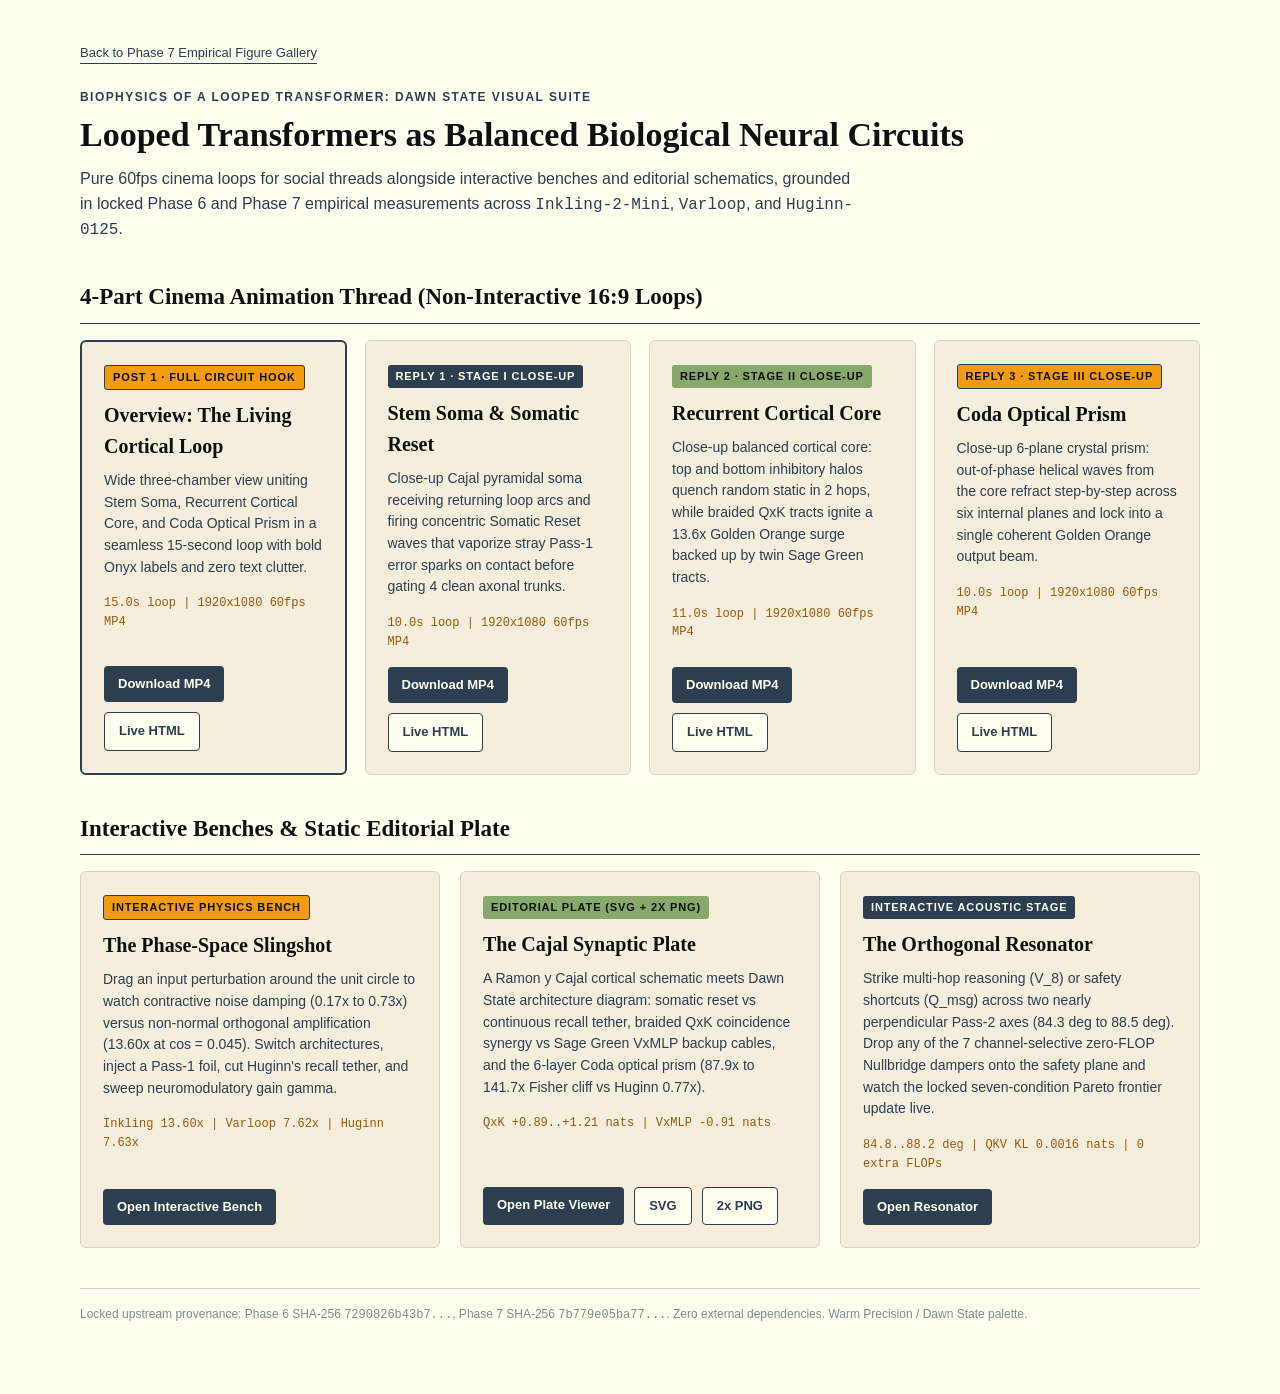
==== figures/phase7_biophysics/explainers/index.html @ 8b445ecb "Rewrite Part 5 Folio manuscript in Matt West voice and integrate Cajal synaptic plate" ====
<!doctype html>
<html lang="en">
<head>
  <meta charset="utf-8">
  <meta name="viewport" content="width=device-width, initial-scale=1">
  <title>Biophysics of a Looped Transformer: Visual Explainers & Thread Suite</title>
  <style>
    :root {
      --canvas: #FFFFF0;
      --well: #F5EEDC;
      --ink: #0F0F0F;
      --slate: #2C3E50;
      --mist: #808B90;
      --sage: #87A96B;
      --sage-text: #5F7F4A;
      --amber: #F39C12;
      --amber-text: #96590A;
      --rule: #D9D2C0;
    }
    * { box-sizing: border-box; }
    body {
      margin: 0;
      padding: 40px 24px 72px;
      background: var(--canvas);
      color: var(--ink);
      font-family: -apple-system, BlinkMacSystemFont, "Segoe UI", Roboto, Helvetica, Arial, sans-serif;
      line-height: 1.55;
    }
    .wrap { max-width: 1120px; margin: 0 auto; }
    .eyebrow {
      font-size: 12px;
      letter-spacing: 0.12em;
      text-transform: uppercase;
      color: var(--slate);
      font-weight: 700;
      margin-bottom: 8px;
    }
    h1 {
      margin: 0 0 12px;
      font-family: Georgia, "Times New Roman", serif;
      font-size: 34px;
      line-height: 1.18;
      color: var(--ink);
    }
    .section-head {
      margin: 36px 0 16px;
      padding-bottom: 8px;
      border-bottom: 1.5px solid var(--slate);
      font-family: Georgia, "Times New Roman", serif;
      font-size: 23px;
      color: var(--ink);
    }
    .lede {
      max-width: 780px;
      font-size: 16px;
      color: var(--slate);
      margin: 0 0 24px;
    }
    .nav-back {
      display: inline-block;
      margin-bottom: 24px;
      font-size: 13px;
      color: var(--slate);
      text-decoration: none;
      border-bottom: 1px solid var(--slate);
    }
    .grid {
      display: grid;
      grid-template-columns: repeat(auto-fit, minmax(250px, 1fr));
      gap: 18px;
    }
    .grid-wide {
      display: grid;
      grid-template-columns: repeat(auto-fit, minmax(320px, 1fr));
      gap: 20px;
    }
    .card {
      background: var(--well);
      border: 1px solid var(--rule);
      border-radius: 6px;
      padding: 22px;
      display: flex;
      flex-direction: column;
      justify-content: space-between;
    }
    .card.focal {
      border: 2px solid var(--slate);
    }
    .tag {
      display: inline-block;
      font-size: 11px;
      font-weight: 700;
      letter-spacing: 0.08em;
      text-transform: uppercase;
      padding: 3px 8px;
      border-radius: 3px;
      margin-bottom: 10px;
      width: fit-content;
    }
    .tag-amber {
      background: var(--amber);
      color: var(--ink);
      border: 1.5px solid var(--slate);
    }
    .tag-slate {
      background: var(--slate);
      color: var(--canvas);
    }
    .tag-sage {
      background: var(--sage);
      color: var(--ink);
    }
    h2 {
      margin: 0 0 8px;
      font-family: Georgia, "Times New Roman", serif;
      font-size: 20px;
      color: var(--ink);
    }
    p {
      margin: 0 0 16px;
      font-size: 14px;
      color: var(--slate);
    }
    .stats {
      font-family: ui-monospace, SFMono-Regular, Menlo, Monaco, Consolas, monospace;
      font-size: 12px;
      color: var(--amber-text);
      margin-bottom: 16px;
    }
    .actions {
      display: flex;
      flex-wrap: wrap;
      gap: 10px;
    }
    .btn {
      display: inline-block;
      padding: 8px 14px;
      border-radius: 4px;
      font-size: 13px;
      font-weight: 600;
      text-decoration: none;
      background: var(--slate);
      color: var(--canvas);
    }
    .btn-outline {
      background: var(--canvas);
      color: var(--slate);
      border: 1.5px solid var(--slate);
    }
    footer {
      margin-top: 40px;
      padding-top: 16px;
      border-top: 1px solid var(--rule);
      font-size: 12px;
      color: var(--mist);
    }
  </style>
</head>
<body>
  <div class="wrap">
    <a class="nav-back" href="../index.html">Back to Phase 7 Empirical Figure Gallery</a>
    <div class="eyebrow">Biophysics of a Looped Transformer: Dawn State Visual Suite</div>
    <h1>Looped Transformers as Balanced Biological Neural Circuits</h1>
    <p class="lede">
      Pure 60fps cinema loops for social threads alongside interactive benches and editorial schematics, grounded in
      locked Phase 6 and Phase 7 empirical measurements across <code>Inkling-2-Mini</code>, <code>Varloop</code>, and
      <code>Huginn-0125</code>.
    </p>

    <h2 class="section-head">4-Part Cinema Animation Thread (Non-Interactive 16:9 Loops)</h2>
    <div class="grid">
      <article class="card focal">
        <div>
          <span class="tag tag-amber">Post 1 · Full Circuit Hook</span>
          <h2>Overview: The Living Cortical Loop</h2>
          <p>
            Wide three-chamber view uniting Stem Soma, Recurrent Cortical Core, and Coda Optical Prism in a seamless
            15-second loop with bold Onyx labels and zero text clutter.
          </p>
          <div class="stats">15.0s loop | 1920x1080 60fps MP4</div>
        </div>
        <div class="actions">
          <a class="btn" href="videos/post1_living_cortical_loop.mp4" download>Download MP4</a>
          <a class="btn btn-outline" href="living_cortical_loop.html">Live HTML</a>
        </div>
      </article>

      <article class="card">
        <div>
          <span class="tag tag-slate">Reply 1 · Stage I Close-Up</span>
          <h2>Stem Soma &amp; Somatic Reset</h2>
          <p>
            Close-up Cajal pyramidal soma receiving returning loop arcs and firing concentric Somatic Reset waves that
            vaporize stray Pass-1 error sparks on contact before gating 4 clean axonal trunks.
          </p>
          <div class="stats">10.0s loop | 1920x1080 60fps MP4</div>
        </div>
        <div class="actions">
          <a class="btn" href="videos/reply1_stem_soma.mp4" download>Download MP4</a>
          <a class="btn btn-outline" href="reply1_stem_soma.html">Live HTML</a>
        </div>
      </article>

      <article class="card">
        <div>
          <span class="tag tag-sage">Reply 2 · Stage II Close-Up</span>
          <h2>Recurrent Cortical Core</h2>
          <p>
            Close-up balanced cortical core: top and bottom inhibitory halos quench random static in 2 hops, while
            braided QxK tracts ignite a 13.6x Golden Orange surge backed up by twin Sage Green tracts.
          </p>
          <div class="stats">11.0s loop | 1920x1080 60fps MP4</div>
        </div>
        <div class="actions">
          <a class="btn" href="videos/reply2_cortical_core.mp4" download>Download MP4</a>
          <a class="btn btn-outline" href="reply2_cortical_core.html">Live HTML</a>
        </div>
      </article>

      <article class="card">
        <div>
          <span class="tag tag-amber">Reply 3 · Stage III Close-Up</span>
          <h2>Coda Optical Prism</h2>
          <p>
            Close-up 6-plane crystal prism: out-of-phase helical waves from the core refract step-by-step across six
            internal planes and lock into a single coherent Golden Orange output beam.
          </p>
          <div class="stats">10.0s loop | 1920x1080 60fps MP4</div>
        </div>
        <div class="actions">
          <a class="btn" href="videos/reply3_coda_prism.mp4" download>Download MP4</a>
          <a class="btn btn-outline" href="reply3_coda_prism.html">Live HTML</a>
        </div>
      </article>
    </div>

    <h2 class="section-head">Interactive Benches &amp; Static Editorial Plate</h2>
    <div class="grid-wide">
      <article class="card">
        <div>
          <span class="tag tag-amber">Interactive Physics Bench</span>
          <h2>The Phase-Space Slingshot</h2>
          <p>
            Drag an input perturbation around the unit circle to watch contractive noise damping (0.17x to 0.73x)
            versus non-normal orthogonal amplification (13.60x at cos = 0.045). Switch architectures, inject a Pass-1
            foil, cut Huginn's recall tether, and sweep neuromodulatory gain gamma.
          </p>
          <div class="stats">Inkling 13.60x | Varloop 7.62x | Huginn 7.63x</div>
        </div>
        <div class="actions">
          <a class="btn" href="phase_space_slingshot.html">Open Interactive Bench</a>
        </div>
      </article>

      <article class="card">
        <div>
          <span class="tag tag-sage">Editorial Plate (SVG + 2x PNG)</span>
          <h2>The Cajal Synaptic Plate</h2>
          <p>
            A Ramon y Cajal cortical schematic meets Dawn State architecture diagram: somatic reset vs continuous
            recall tether, braided QxK coincidence synergy vs Sage Green VxMLP backup cables, and the 6-layer Coda
            optical prism (87.9x to 141.7x Fisher cliff vs Huginn 0.77x).
          </p>
          <div class="stats">QxK +0.89..+1.21 nats | VxMLP -0.91 nats</div>
        </div>
        <div class="actions">
          <a class="btn" href="cajal_synaptic_plate.html">Open Plate Viewer</a>
          <a class="btn btn-outline" href="cajal_synaptic_plate.svg">SVG</a>
          <a class="btn btn-outline" href="cajal_synaptic_plate.png">2x PNG</a>
        </div>
      </article>

      <article class="card">
        <div>
          <span class="tag tag-slate">Interactive Acoustic Stage</span>
          <h2>The Orthogonal Resonator</h2>
          <p>
            Strike multi-hop reasoning (V_8) or safety shortcuts (Q_msg) across two nearly perpendicular Pass-2 axes
            (84.3 deg to 88.5 deg). Drop any of the 7 channel-selective zero-FLOP Nullbridge dampers onto the safety
            plane and watch the locked seven-condition Pareto frontier update live.
          </p>
          <div class="stats">84.8..88.2 deg | QKV KL 0.0016 nats | 0 extra FLOPs</div>
        </div>
        <div class="actions">
          <a class="btn" href="orthogonal_resonator.html">Open Resonator</a>
        </div>
      </article>
    </div>

    <footer>
      Locked upstream provenance: Phase 6 SHA-256 <code>7290826b43b7...</code>, Phase 7 SHA-256 <code>7b779e05ba77...</code>.
      Zero external dependencies. Warm Precision / Dawn State palette.
    </footer>
  </div>
</body>
</html>
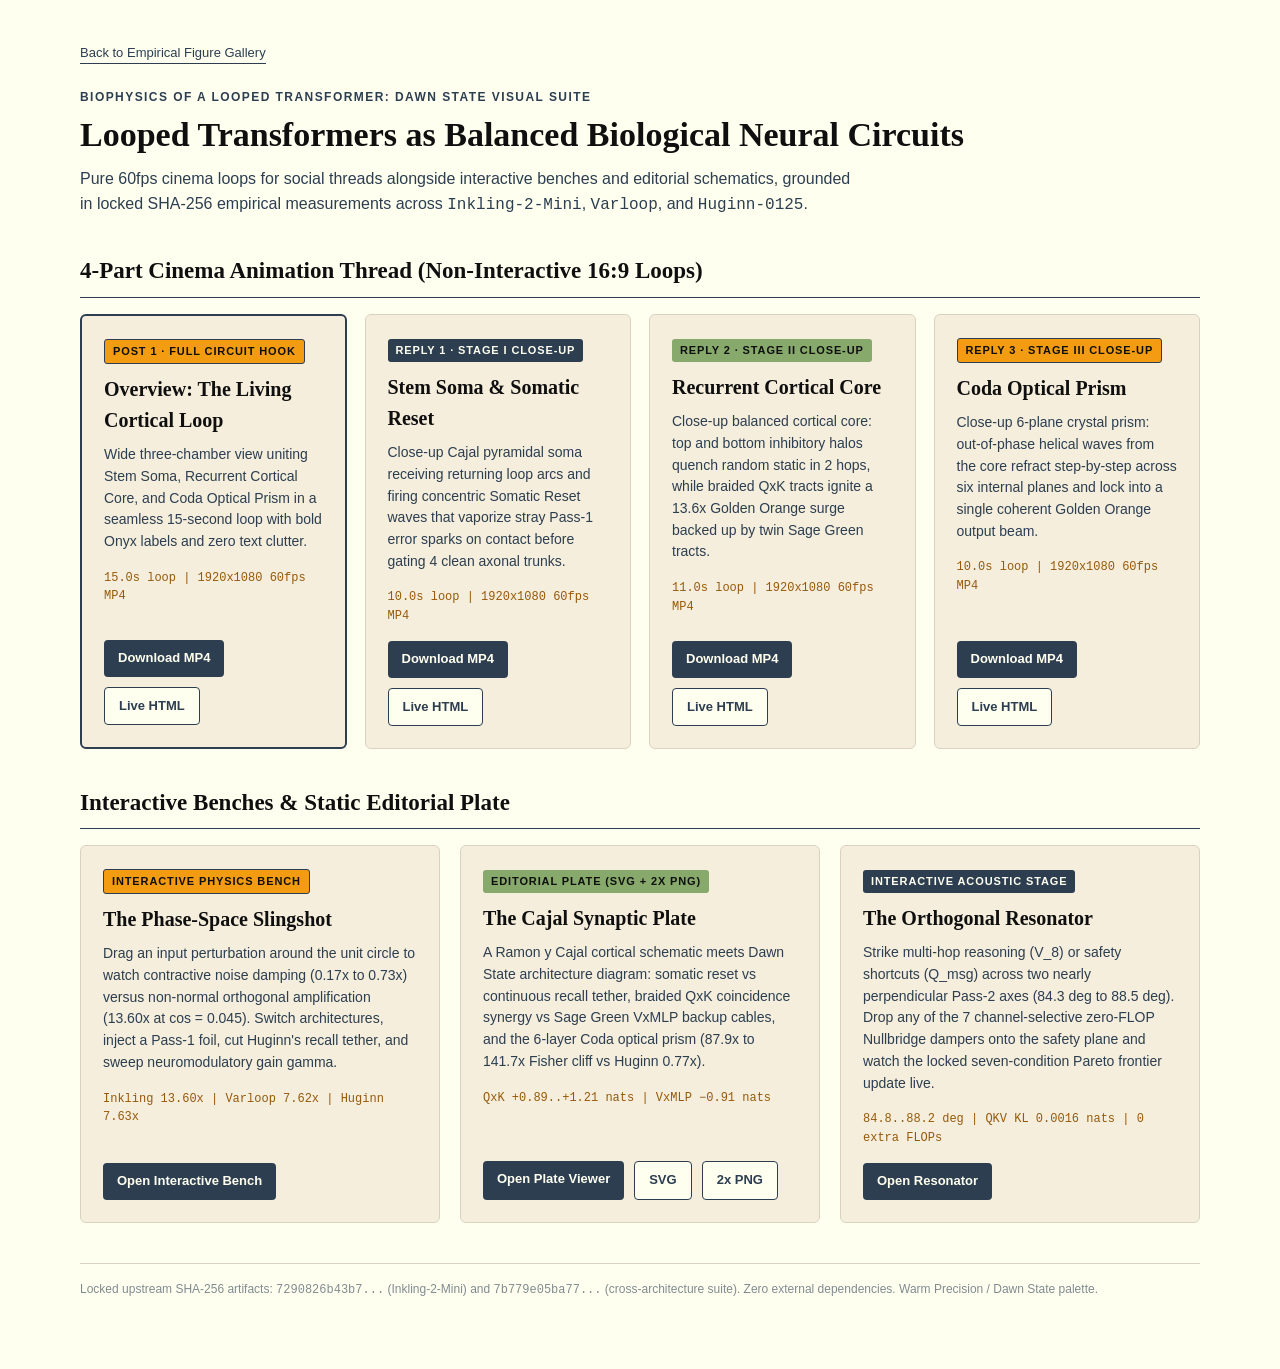
==== commit aba546ad: "Fix 5-surface Folio links, equation and source formatting, and Cajal plate audit items" ====
--- a/figures/phase7_biophysics/explainers/index.html
+++ b/figures/phase7_biophysics/explainers/index.html
@@ -158,12 +158,12 @@
 </head>
 <body>
   <div class="wrap">
-    <a class="nav-back" href="../index.html">Back to Phase 7 Empirical Figure Gallery</a>
+    <a class="nav-back" href="../index.html">Back to Empirical Figure Gallery</a>
     <div class="eyebrow">Biophysics of a Looped Transformer: Dawn State Visual Suite</div>
     <h1>Looped Transformers as Balanced Biological Neural Circuits</h1>
     <p class="lede">
       Pure 60fps cinema loops for social threads alongside interactive benches and editorial schematics, grounded in
-      locked Phase 6 and Phase 7 empirical measurements across <code>Inkling-2-Mini</code>, <code>Varloop</code>, and
+      locked SHA-256 empirical measurements across <code>Inkling-2-Mini</code>, <code>Varloop</code>, and
       <code>Huginn-0125</code>.
     </p>
 
@@ -261,7 +261,7 @@
             recall tether, braided QxK coincidence synergy vs Sage Green VxMLP backup cables, and the 6-layer Coda
             optical prism (87.9x to 141.7x Fisher cliff vs Huginn 0.77x).
           </p>
-          <div class="stats">QxK +0.89..+1.21 nats | VxMLP -0.91 nats</div>
+          <div class="stats">QxK +0.89..+1.21 nats | VxMLP −0.91 nats</div>
         </div>
         <div class="actions">
           <a class="btn" href="cajal_synaptic_plate.html">Open Plate Viewer</a>
@@ -288,7 +288,7 @@
     </div>
 
     <footer>
-      Locked upstream provenance: Phase 6 SHA-256 <code>7290826b43b7...</code>, Phase 7 SHA-256 <code>7b779e05ba77...</code>.
+      Locked upstream SHA-256 artifacts: <code>7290826b43b7...</code> (Inkling-2-Mini) and <code>7b779e05ba77...</code> (cross-architecture suite).
       Zero external dependencies. Warm Precision / Dawn State palette.
     </footer>
   </div>
